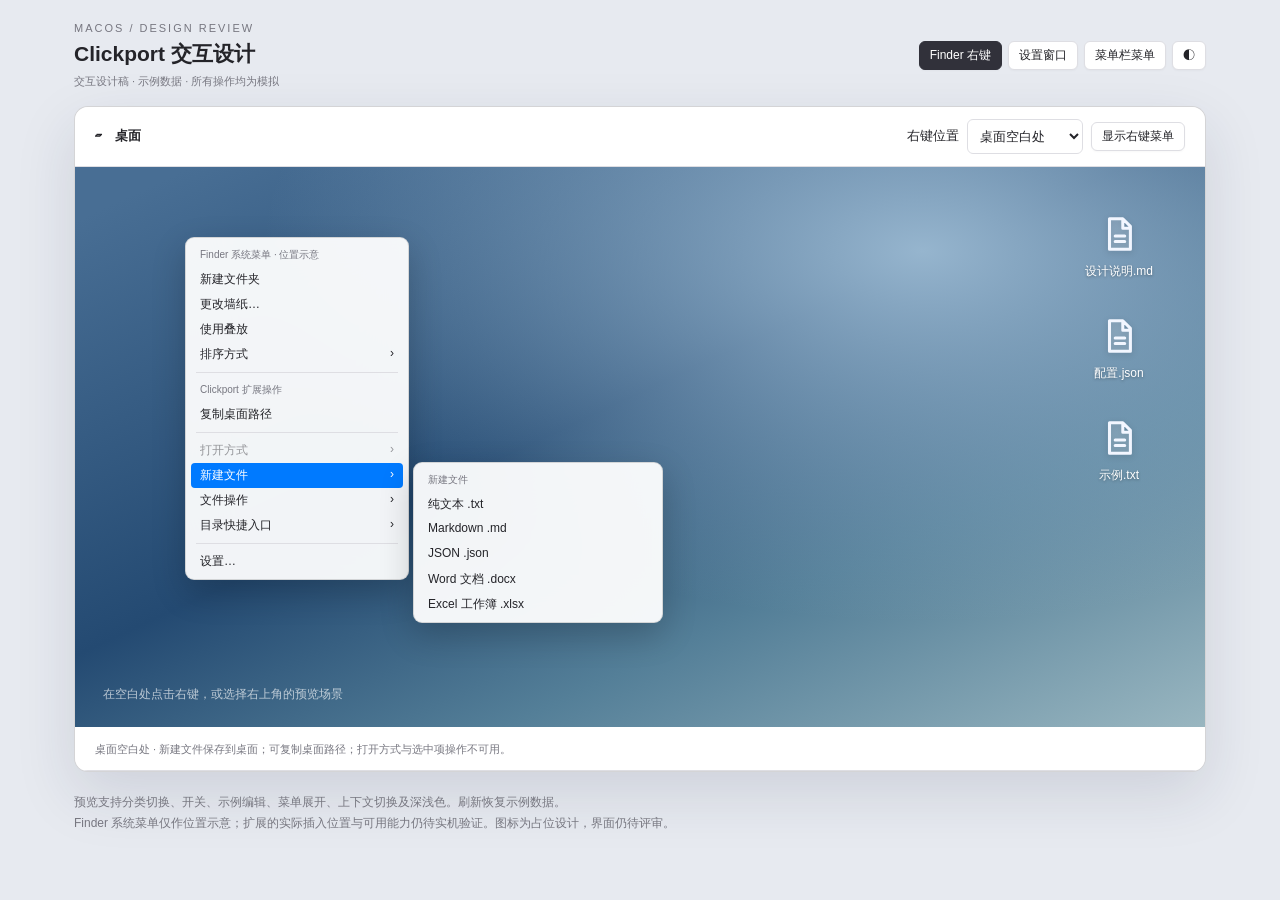
==== docs/ui/wireframes.html @ 619ed71a "docs(product): define v1 requirements and interactive design" ====
<!doctype html>
<html lang="zh-CN"><head><meta charset="utf-8"><meta name="viewport" content="width=device-width,initial-scale=1"><title>Clickport · 交互设计稿</title>
<style>
:root{color-scheme:light;--bg:#f5f5f7;--panel:#fff;--side:#ececf0;--line:#dedee3;--text:#242429;--muted:#777780;--blue:#007aff}*{box-sizing:border-box}body{margin:0;background:#e7eaf0;color:var(--text);font:14px -apple-system,BlinkMacSystemFont,"Segoe UI",sans-serif}button,input,select,textarea{font:inherit}button{cursor:pointer;border:1px solid var(--line);border-radius:6px;background:var(--panel);color:var(--text);padding:6px 11px}button:hover{filter:brightness(.96)}button:disabled{opacity:.45;cursor:default}button:focus-visible,input:focus-visible,select:focus-visible,textarea:focus-visible{outline:3px solid #65aafa;outline-offset:3px}.primary{background:var(--blue);color:white;border-color:var(--blue)}.danger{color:#d63232}.muted,small{color:var(--muted)}small{display:block;line-height:1.6;font-size:12px;margin-top:4px}header{max-width:1180px;margin:30px auto 20px;padding:0 24px;display:flex;align-items:center;justify-content:space-between;gap:20px}h1{font-size:24px;margin:6px 0}h2{font-size:23px;margin:0 0 6px}h3{font-size:12px;color:var(--muted);margin:25px 12px 8px;font-weight:500}p{line-height:1.7}.eyebrow{font-size:11px;letter-spacing:2px;color:var(--muted)}.views{display:flex;gap:6px;flex-wrap:wrap}.views button.selected{background:#31313a;color:white;border-color:#31313a}main{max-width:1132px;margin:auto;padding:0 0 30px}.window{background:var(--bg);border:1px solid #0002;border-radius:14px;box-shadow:0 22px 60px #20284520;overflow:hidden}.settings{display:grid;grid-template-columns:205px 1fr;min-height:690px}.side{background:var(--side);border-right:1px solid var(--line);padding:20px 12px}.traffic{display:flex;gap:8px;padding:0 7px 30px}.traffic i{width:12px;height:12px;border-radius:50%;background:#ff6057}.traffic i:nth-child(2){background:#ffbd2e}.traffic i:nth-child(3){background:#28c840}.nav{display:flex;align-items:center;gap:10px;width:100%;background:transparent;border:0;text-align:left;padding:10px;margin:3px 0}.nav.active{background:var(--blue);color:white}.icon{display:inline-grid;place-items:center;width:24px;height:24px;background:#858995;color:white;border-radius:6px;font-size:16px}.content{padding:30px 42px;min-width:0}.pagehead{display:flex;justify-content:space-between;gap:20px;align-items:center}.group{background:var(--panel);border:1px solid var(--line);border-radius:10px;padding:0 14px;margin-top:10px}.row{display:flex;justify-content:space-between;align-items:center;gap:20px;padding:14px 0;border-bottom:1px solid var(--line);min-height:48px}.row:last-child{border:0}.actions{display:flex;gap:8px;align-items:center;flex-shrink:0}.switch{appearance:none;width:32px;height:19px;border-radius:12px;background:#bdbdc5;position:relative;margin:0;cursor:pointer;flex-shrink:0}.switch:after{content:"";position:absolute;background:white;width:15px;height:15px;top:2px;left:2px;border-radius:50%;box-shadow:0 1px 2px #0003}.switch:checked{background:var(--blue)}.switch:checked:after{left:15px}.notice{font-size:12px;color:var(--muted);line-height:1.7;margin:16px 0}.tag{font-size:11px;color:var(--blue);background:#007aff10;padding:4px 8px;border-radius:5px}.workspace{padding:26px}.toolbar{display:flex;justify-content:space-between;align-items:center;gap:20px;border-bottom:1px solid var(--line);padding:18px 22px;background:var(--panel)}.finder{display:grid;grid-template-columns:160px 1fr;min-height:485px}.finder-side{background:var(--side);padding:24px;line-height:2.8;color:var(--muted)}.canvas{position:relative;padding:26px;min-height:480px}.files{display:flex;gap:24px}.file{padding:14px;border-radius:8px;text-align:center}.file.selected{background:#007aff18}.file-icon{font-size:38px;display:block;margin-bottom:10px}.menus{display:flex;align-items:flex-start;gap:8px;margin:24px 0 0 15px}.menu{background:var(--panel);border:1px solid #0002;border-radius:9px;padding:5px;box-shadow:0 10px 25px #0002;width:222px;flex-shrink:0}.menu button{border:0;background:transparent;text-align:left;width:100%;padding:7px 10px;display:flex;justify-content:space-between;font-size:13px}.menu button:hover,.menu button.chosen{background:var(--blue);color:white}.menu hr{border:0;border-top:1px solid var(--line);margin:5px}.menu-label{font-size:10px;color:var(--muted);padding:6px 10px}.menu button:disabled:hover{background:transparent;color:var(--text)}.split{display:grid;grid-template-columns:1fr 1fr;gap:16px}.preview{padding:20px;background:var(--side);border-radius:10px}.panel{width:360px;background:var(--panel);padding:22px;border:1px solid var(--line);border-radius:14px;margin:25px auto;box-shadow:0 12px 30px #0001}.drop{padding:24px 10px;text-align:center;border:1px dashed #aab0bc;border-radius:10px;margin:20px 0}dialog{background:var(--bg);color:var(--text);border:1px solid var(--line);border-radius:14px;padding:28px;width:480px;max-width:90vw;box-shadow:0 24px 80px #0003}dialog::backdrop{background:#20203055}label.field{display:block;margin:16px 0}input:not(.switch),select,textarea{background:var(--panel);color:var(--text);border:1px solid var(--line);border-radius:6px;padding:8px;max-width:100%}.field input,.field select,.field textarea{display:block;width:100%;margin-top:7px}.dialog-actions{display:flex;justify-content:flex-end;gap:8px;margin-top:24px}#toast{position:fixed;bottom:25px;left:50%;transform:translateX(-50%);background:#292930;color:white;padding:12px 20px;border-radius:9px;box-shadow:0 6px 24px #0003;z-index:5;max-width:90vw}footer{font-size:12px;color:var(--muted);margin-top:20px;line-height:1.8}.hidden{display:none!important}[data-theme=dark]{color-scheme:dark;--bg:#252529;--panel:#333338;--side:#2d2d33;--line:#48484f;--text:#eeeef2;--muted:#aaaab5;background:#1c1e23}@media(max-width:800px){header{align-items:flex-start;flex-direction:column}main{padding:0 12px 20px}.settings{grid-template-columns:150px 1fr}.content{padding:24px 18px}.split{grid-template-columns:1fr}.finder{grid-template-columns:1fr}.finder-side{display:none}.menus{flex-wrap:wrap;margin-left:0}.row{gap:10px}.actions{flex-wrap:wrap;justify-content:flex-end}}@media(max-width:520px){.settings{grid-template-columns:1fr}.side{border-right:0}.side nav{display:flex;overflow:auto}.nav{white-space:nowrap;width:auto}.traffic{padding-bottom:14px}.content{padding:20px}.toolbar{flex-wrap:wrap}.files{gap:0}.file{padding:10px}}
.canvas.desktop{background:linear-gradient(140deg,#e2e9f2,#cbd7e6 55%,#b2c6d9)}.desktop .file{color:#26374c}.desktop .file.selected{background:#ffffff85}[data-theme=dark] .canvas.desktop{background:linear-gradient(140deg,#233449,#35465d)}[data-theme=dark] .desktop .file{color:#eee}[data-theme=dark] .desktop .file.selected{background:#ffffff20}
/* Desktop-first design preview; all measurements are project proposals. */
body{font-size:13px}header{margin:22px auto 16px}h1{font-size:21px}h2{font-size:20px}button{font-size:12px;padding:5px 10px;min-height:28px;box-shadow:0 1px 2px #00000008}.settings{grid-template-columns:190px 1fr;min-height:610px}.content{padding:25px 30px;max-width:880px;width:100%}.nav{padding:7px 9px;margin:2px 0}.icon{width:23px;height:23px;background:#808592}.icon svg{width:16px;height:16px}.group{border-radius:9px;margin-top:7px}.row{padding:9px 0;min-height:42px;gap:16px}h3{margin:19px 10px 7px}small{font-size:11px;margin-top:3px;line-height:1.45}.notice{font-size:11px;margin:12px 0}.content>p.muted{font-size:12px;margin:8px 0 16px}.side{padding:19px 10px}.traffic{padding-bottom:24px}.glyph{width:18px;height:18px;vertical-align:middle;fill:none;stroke:currentColor;stroke-width:1.6;stroke-linecap:round;stroke-linejoin:round}.file-icon .glyph{width:38px;height:44px;color:#718bb4}.file-icon{display:grid;place-items:center}.file{font-size:12px}.menus{position:absolute;margin:0;display:block;z-index:3;width:224px}.menus[hidden]{display:none}.menu{width:224px;background:color-mix(in srgb,var(--panel) 94%,transparent);backdrop-filter:blur(24px);padding:5px;box-shadow:0 12px 34px #0003}.menu button{min-height:25px;padding:4px 9px;border-radius:4px;box-shadow:none;font-size:12px}.menu-label{font-size:10px;padding:5px 9px}#submenu{position:absolute;left:228px;top:0;width:250px}.canvas{min-height:530px}.finder.desktop-scene{display:block}.desktop-scene .finder-side{display:none}.canvas.desktop{min-height:560px;padding:36px 28px;background:radial-gradient(ellipse at 75% 15%,#96b5ce,transparent 55%),linear-gradient(155deg,#486e94 5%,#244a72 45%,#547f98 70%,#99b6c0)}.desktop:before{content:'在空白处点击右键，或选择右上角的预览场景';position:absolute;bottom:24px;left:28px;color:#ffffffaa;font-size:12px}.desktop .files{align-items:flex-end;flex-direction:column;gap:16px}.desktop .file{width:116px;color:white;text-shadow:0 1px 3px #0005;padding:9px 5px}.desktop .file-icon .glyph{color:#f2f6ff;fill:#e5edf42b;filter:drop-shadow(0 2px 3px #0002)}.desktop .file.selected{background:#ffffff25;outline:1px solid #ffffff45}.toolbar{padding:12px 20px}.desktop-scene .canvas .file-icon{margin-bottom:7px}.help-details{font-size:11px;color:var(--muted);margin-top:4px}.help-details summary{cursor:pointer}.help-details p{margin:4px 0;max-width:420px}.split{gap:14px}@media(max-width:800px){.settings{grid-template-columns:150px 1fr}.content{padding:22px 18px}}@media(max-width:520px){.settings{grid-template-columns:1fr}.canvas{min-height:600px}.desktop .files{opacity:.65}}
.advanced{margin:22px 0;color:var(--text)}.advanced summary{cursor:pointer;font-weight:500;padding:8px 0}.menu-save{display:flex;align-items:center;justify-content:space-between;gap:12px;border-top:1px solid var(--line);padding-top:18px;margin-top:22px}.menu-save>.muted{font-size:12px}</style></head><body>
<header><div><div class="eyebrow">MACOS / DESIGN REVIEW</div><h1>Clickport 交互设计</h1><small>交互设计稿 · 示例数据 · 所有操作均为模拟</small></div><div class="views"><button data-view="finder" class="selected">Finder 右键</button><button data-view="settings">设置窗口</button><button data-view="panel">菜单栏菜单</button><button id="theme" aria-label="切换深浅色">◐</button></div></header>
<main><section id="finder" class="window"><div class="toolbar"><strong id="location-title">▱　示例文件夹</strong><div class="actions"><label for="context">右键位置</label><select id="context"><option value="file">单个文件</option><option value="folder">单个文件夹</option><option value="multi">多个文件</option><option value="blank">文件夹空白处</option><option value="desktop-blank">桌面空白处</option><option value="desktop-file">桌面上的文件</option></select><button id="show-menu">显示右键菜单</button></div></div><div class="finder"><aside class="finder-side">个人收藏<br>最近使用<br>文稿<br>下载<br>项目</aside><div class="canvas" id="canvas"><div class="files" id="files"></div><div class="menus" id="menus"></div></div></div><div class="toolbar"><small id="context-note"></small></div></section>
<section id="settings" class="window settings hidden"><aside class="side"><div class="traffic" aria-hidden="true"><i></i><i></i><i></i></div><nav id="nav" aria-label="设置分类"></nav><small style="padding:20px 10px">Clickport<br>设置设计预览</small></aside><div class="content" id="content"></div></section>
<section id="panel" class="window hidden"><div class="toolbar"><strong>菜单栏</strong><small>查看状态与打开设置</small></div><div style="min-height:380px;padding:24px;background:var(--side)"><div style="text-align:right;border-bottom:1px solid var(--line);padding-bottom:12px"><button id="status-toggle" aria-expanded="true" aria-label="展开或收起菜单栏菜单">Clickport</button></div><div class="menu" id="status-menu" style="margin:8px 0 0 auto"><div class="menu-label">Finder 扩展：已启用</div><hr><button data-view="settings">设置…<span>⌘,</span></button><hr><button data-demo="已模拟退出应用">退出 Clickport<span>⌘Q</span></button></div></div><p class="notice" style="padding:0 24px">菜单栏图标可在通用设置中隐藏。隐藏后，重新运行应用可打开设置。</p></section>
<footer>预览支持分类切换、开关、示例编辑、菜单展开、上下文切换及深浅色。刷新恢复示例数据。<br>Finder 系统菜单仅作位置示意；扩展的实际插入位置与可用能力仍待实机验证。图标为占位设计，界面仍待评审。</footer></main>
<dialog id="dialog"><div id="dialog-body"></div></dialog><div id="toast" role="status" hidden></div>
<script>
const $=s=>document.querySelector(s);const pages=['通用','打开方式','文件操作','新建文件','目录快捷入口','右键菜单','关于'];const paths={general:'M10 3v2m0 10v2M3 10h2m10 0h2M5 5l1.5 1.5m7 7L15 15M5 15l1.5-1.5m7-7L15 5M14 10a4 4 0 1 1-8 0 4 4 0 0 1 8 0',apps:'M3 3h5v5H3zM12 3h5v5h-5zM3 12h5v5H3zM12 12h5v5h-5z',file:'M5 2h7l4 4v12H5zM12 2v5h4M8 11h5M8 14h5',plus:'M10 4v12M4 10h12',folder:'M2 5h6l2 2h8v10H2z',layout:'M7 5h10M7 10h10M7 15h10M3 5h.1M3 10h.1M3 15h.1',info:'M10 9v5M10 6h.01M18 10a8 8 0 1 1-16 0 8 8 0 0 1 16 0'};const glyph=k=>`<svg class="glyph" viewBox="0 0 20 20" aria-hidden="true"><path d="${paths[k]}"/></svg>`;const icons=['general','apps','file','plus','folder','layout','info'].map(glyph);let current=0,sub='打开方式',dirty=false;
const state={login:false,tray:true,delete:false,copy:true,hide:true,air:true};let apps=[{name:'终端',on:true},{name:'代码编辑器',on:true},{name:'预览',on:false}];let dirs=[{name:'下载',on:true,status:'可用'},{name:'项目',on:true,status:'可用'},{name:'归档',on:false,status:'卷离线'}];let types=[{name:'纯文本',ext:'.txt',source:'内置',on:true},{name:'Markdown',ext:'.md',source:'内置',on:true},{name:'JSON',ext:'.json',source:'内置',on:true},{name:'Word 文档',ext:'.docx',source:'导入模板',on:true},{name:'Excel 工作簿',ext:'.xlsx',source:'导入模板',on:true},{name:'PowerPoint',ext:'.pptx',source:'导入模板',on:false},{name:'Pages 文稿',ext:'.pages',source:'未配置模板',on:false},{name:'Numbers 表格',ext:'.numbers',source:'未配置模板',on:false},{name:'Keynote 演示',ext:'.key',source:'未配置模板',on:false}];let applied=['打开方式','新建文件','文件操作','目录快捷入口'],draft=[...applied];
const quickOptions={copy:'复制路径',hide:'隐藏选中项',unhide:'取消隐藏选中项',air:'AirDrop',txt:'新建纯文本',md:'新建 Markdown'};let quickApplied=['copy'],quickDraft=[...quickApplied];
function pathLabel(){let c=menuContext();return c==='blank'?($('#context').value==='desktop-blank'?'复制桌面路径':'复制当前文件夹路径'):c==='multi'?'复制所选项路径':c==='folder'?'复制文件夹路径':'复制文件路径'}
function sourceEnabled(k){if(k==='copy')return state.copy;if(k==='hide'||k==='unhide')return state.hide;if(k==='air')return state.air;return types.find(t=>t.ext===(k==='txt'?'.txt':'.md'))?.on===true}
function quickEntry(k){let c=menuContext();if(k==='copy')return [pathLabel(),'模拟'+pathLabel()+(c==='multi'?'，每行一项':''),!state.copy];if(k==='hide'||k==='unhide')return [quickOptions[k],quickOptions[k],!state.hide||c==='blank'];if(k==='air')return ['AirDrop…','系统 AirDrop 面板将打开，发送结果由系统显示',!state.air||c==='blank'||c==='folder'];let t=types.find(t=>t.ext===(k==='txt'?'.txt':'.md'));return [quickOptions[k],c==='multi'?'choose-dir':'在'+($('#context').value.startsWith('desktop')?'桌面':'示例目录')+'创建 '+t.name+' 并定位文件',!t.on]}
function quickEditor(){return group('第一层快捷操作 · '+quickDraft.length+' / 5',quickDraft.length?quickDraft.map((k,i)=>row(quickOptions[k],!sourceEnabled(k)?'来源功能已关闭 · 右键菜单中隐藏':k==='copy'?'名称随选中对象变化；空白处复制所在目录路径。':'',`<button data-action="quick-up:${i}" aria-label="上移${quickOptions[k]}" ${i===0?'disabled':''}>↑</button><button data-action="quick-down:${i}" aria-label="下移${quickOptions[k]}" ${i===quickDraft.length-1?'disabled':''}>↓</button>`+(!sourceEnabled(k)?`<button data-page="${k==='txt'||k==='md'?3:2}">${k==='txt'||k==='md'?'前往新建文件':'前往文件操作'}</button>`:'')+btn('移除','quick-remove:'+i))).join(''):'<p class="muted">未设置快捷操作，右键菜单仅显示分组。</p>')+`<p class="actions"><button data-action="quick-add" ${quickDraft.length>=5?'disabled':''}>＋ 添加快捷操作…</button><span class="muted">建议 1–3 项，最多 5 项</span></p><p class="notice">直接显示在右键菜单中，无需展开分组。保存后生效；移除快捷项不影响原分组入口。</p>`}
let menuPoint={x:110,y:70},closeTimer;
const esc=s=>String(s).replace(/[&<>"']/g,c=>({'&':'&amp;','<':'&lt;','>':'&gt;','"':'&quot;',"'":'&#39;'}[c]));const btn=(text,action)=>`<button data-action="${action}">${text}</button>`;const toggle=(key,on,label)=>`<input class="switch" type="checkbox" data-key="${key}" aria-label="${esc(label)}" ${on?'checked':''}>`;const row=(title,desc,control)=>`<div class="row"><div>${title}${desc?`<small>${desc}</small>`:''}</div><div class="actions">${control}</div></div>`;const group=(title,body)=>`<h3>${title}</h3><div class="group">${body}</div>`;
function toast(t){$('#toast').textContent=t+'（设计模拟）';$('#toast').hidden=false;clearTimeout(window.toastTimer);window.toastTimer=setTimeout(()=>$('#toast').hidden=true,3500)}
function modal(title,body,ok='知道了',fn=()=>{}){$('#dialog-body').innerHTML=`<h2>${title}</h2>${body}<div class="dialog-actions"><button id="cancel">取消</button><button class="primary" id="confirm">${ok}</button></div>`;$('#cancel').onclick=()=>$('#dialog').close();$('#confirm').onclick=()=>{if(fn()!==false)$('#dialog').close()};$('#dialog').showModal();$('#cancel').focus()}
function view(v){document.querySelectorAll('main>section').forEach(e=>e.classList.toggle('hidden',e.id!==v));document.querySelectorAll('header [data-view]').forEach(e=>e.classList.toggle('selected',e.dataset.view===v));if(v==='finder')showMenu()}
function renderSettings(){ $('#nav').innerHTML=pages.map((p,i)=>`<button class="nav ${current===i?'active':''}" data-page="${i}" ${current===i?'aria-current="page"':''}><span class="icon" aria-hidden="true">${icons[i]}</span>${p}</button>`).join('');let body='';
if(current===0)body=group('启动与入口',row('登录时启动','',toggle('login',state.login,'登录时启动'))+row('显示菜单栏图标','关闭后，重新运行应用可打开设置。',toggle('tray',state.tray,'显示菜单栏图标')))+group('扩展与权限',row('Finder 扩展','已启用 · 右键菜单可用',btn('管理…','extension'))+row('文件夹访问权限','',btn('管理…','permissions'))+row('辅助功能','未授权 · 自动重命名时按需请求',btn('查看…','access')))+group('配置与诊断',row('配置文件','导入配置不会迁移系统授权。',btn('导入…','import')+btn('导出…','export'))+row('诊断日志','默认移除完整私人路径与环境变量值。',btn('导出…','logs'))+row('恢复默认设置','',btn('恢复默认设置…','reset')));
if(current===1)body='<p class="muted">在右键菜单中，用指定应用打开选中的文件或目录。</p>'+group('已添加的应用',apps.map((a,i)=>row(esc(a.name),'',toggle('app'+i,a.on,a.name)+btn('↑','app-up:'+i)+btn('编辑…','app-edit:'+i))).join(''))+'<p>'+btn('＋ 添加应用…','app-add')+'</p><p class="notice">编辑中可配置显示名称、参数、环境变量和新实例请求。已有进程可能不接受参数；不保证目标应用一定打开新窗口。</p>';
if(current===2)body='<p class="muted">启用或关闭文件操作。关闭后，分组和快捷区中的对应入口均隐藏。</p>'+group('常用操作',row('复制路径','选中项复制其路径；空白处复制当前目录。多选每行一项。',toggle('copy',state.copy,'复制路径'))+row('隐藏属性','分别提供隐藏选中项、取消隐藏选中项、取消隐藏当前目录直接子项。',toggle('hide',state.hide,'隐藏属性'))+row('AirDrop','调用系统面板；面板打开不代表传送完成。',toggle('air',state.air,'AirDrop')))+group('需要谨慎操作',row('直接删除','默认关闭。启用后仅在 Finder 右键中显示，每次执行均确认；无法恢复。',toggle('delete',state.delete,'直接删除')))+'<p class="notice">隐藏属性不会改变系统全局“显示隐藏文件”设置。批量取消隐藏仅影响当前目录直接子项，执行前展示范围。</p>';
if(current===3)body='<p class="muted">选择右键菜单里的文件类型，为复杂文档配置有效模板。</p>'+group('文件类型与模板',types.map((t,i)=>row(esc(t.name)+' <span class="muted">'+t.ext+'</span>',t.source+' · '+(t.source==='未配置模板'?'不可用':'可用（示例）'),toggle('type'+i,t.on,t.name)+btn('模板…','template:'+i))).join(''))+'<p class="notice">重名自动生成唯一名称；创建后定位文件。Office / iWork 需要可打开的真实模板，不能以空文件冒充。</p>';
if(current===4)body='<p class="muted">快速打开常用位置；此处的目录不是复制或移动目标。</p>'+group('已添加的目录',dirs.map((d,i)=>row(esc(d.name),'示例位置：示例卷 / '+esc(d.name)+' · '+d.status,toggle('dir'+i,d.on,d.name)+btn('↑','dir-up:'+i)+btn('编辑…','dir-edit:'+i))).join(''))+'<p>'+btn('＋ 添加目录…','dir-add')+'</p><p class="notice">正式界面显示真实位置。卷离线时保留条目并显示状态，支持重新选择位置。</p>';
if(current===5){dirty=JSON.stringify(draft)!==JSON.stringify(applied)||JSON.stringify(quickDraft)!==JSON.stringify(quickApplied);body=quickEditor()+group('菜单分组顺序',draft.map((d,i)=>row(d,'',`<button data-action="menu-up:${i}" aria-label="上移${d}" ${i===0?'disabled':''}>↑</button><button data-action="menu-down:${i}" aria-label="下移${d}" ${i===draft.length-1?'disabled':''}>↓</button>`)).join(''))+'<p class="notice">调整四个分组在右键菜单中的先后顺序。</p><details class="advanced"><summary>高级自定义</summary><div class="group">'+row('标题、图标、分隔线与嵌套分组','完整编辑交互暂以设计示例展示。',btn('查看示例…','layout-detail'))+'</div></details><div class="menu-save"><span role="status" class="muted">'+(dirty?'有未保存的更改':'菜单更改已保存')+'</span><div class="actions"><button data-action="discard" '+(!dirty?'disabled':'')+'>放弃更改</button><button class="primary" data-action="apply" '+(!dirty?'disabled':'')+'>保存菜单更改</button></div></div><p>'+btn('恢复默认菜单…','menu-reset')+'</p>';}

if(current===6)body='<div style="text-align:center;padding:28px"><div style="color:var(--blue)">'+glyph("apps")+'</div><h2>Clickport</h2><p class="muted">Finder 右键文件操作工具</p><span class="tag">1.0 设计阶段 · 尚无发布版本</span></div>'+group('版本与支持',row('GitHub','项目仓库 · 地址待配置',btn('GitHub…','github'))+row('更新','仅主动检查时联网。',btn('检查更新…','update'))+row('反馈','查看反馈入口设计。',btn('提供反馈…','feedback')))+group('外观与语言',row('深浅色','预览当前设计的两种配色。',btn('切换外观','theme'))+row('文案覆盖','计划支持中文、英语、日语、西班牙语、法语。','待本地化'))+'<p class="notice">最低系统暂定 macOS 15.6+；首验 Apple Silicon。兼容性、签名及安装升级尚待验证。</p>';
$('#content').innerHTML=`<div class="pagehead"><h2>${pages[current]}</h2></div>${body}`;}
function menuContext(){return $('#context').value==='desktop-blank'?'blank':$('#context').value==='desktop-file'?'file':$('#context').value}function renderMenu(){let c=menuContext(),desktop=$('#context').value.startsWith('desktop');$('#location-title').textContent=desktop?'▱　桌面':'▱　示例文件夹';$('#canvas').classList.toggle('desktop',desktop);$('.finder').classList.toggle('desktop-scene',desktop);$('#files').innerHTML=(c==='folder'?['示例项目']:['设计说明.md','配置.json','示例.txt']).map((f,i)=>`<div class="file ${(c==='multi'||(c!=='blank'&&i===0))?'selected':''}"><span class="file-icon">${glyph(c==='folder'?'folder':'file')}</span>${f}</div>`).join('');$('#context-note').textContent={file:'选中 1 个文件 · 新建文件位于其父目录。',folder:'选中 1 个文件夹 · 新建文件位于该目录内。',multi:'选中 3 个文件 · 新建前需明确指定一个目录。',blank:'当前目录空白处 · 无选中目标；新建使用当前目录。'}[c];if(desktop)$('#context-note').textContent=c==='blank'?'桌面空白处 · 新建文件保存到桌面；可复制桌面路径；打开方式与选中项操作不可用。':'桌面选中 1 个文件 · 操作针对该文件，新建文件保存到桌面。';let items=applied.map(x=>`<button data-sub="${x}" class="${sub===x?'chosen':''}" ${x==='打开方式'&&c==='blank'?'disabled':''}>${x}<span>›</span></button>`).join('');$('#menus').innerHTML=`<div class="menu"><div class="menu-label">Finder 系统菜单 · 位置示意</div>${desktop&&c==='blank'?'<button data-demo="系统新建文件夹">新建文件夹</button><button data-demo="系统更改墙纸">更改墙纸…</button><button data-demo="系统整理桌面">使用叠放</button><button data-demo="系统桌面排序">排序方式<span>›</span></button>':`<button data-demo="系统打开操作" ${c==='blank'?'disabled':''}>打开</button><button data-demo="系统显示简介">显示简介</button>`}<hr><div class="menu-label">Clickport 扩展操作</div>${quickApplied.filter(sourceEnabled).length?quickApplied.filter(sourceEnabled).map(k=>{let [label,action,disabled]=quickEntry(k);return `<button data-menu-action="${esc(action)}" ${disabled?'disabled':''}>${esc(label)}</button>`}).join('')+'<hr>':''}${items}<hr><button data-view="settings">设置…</button></div><div class="menu" id="submenu"></div>`;renderSub();placeMenus()}
function renderSub(){let c=menuContext();let entries=[];if(sub==='打开方式')entries=c==='blank'?[]:apps.filter(a=>a.on).map(a=>[a.name,'使用 '+a.name+' 打开选中项']);if(sub==='新建文件')entries=types.filter(t=>t.on).map(t=>[t.name+' '+t.ext,c==='multi'?'choose-dir':'在'+($('#context').value.startsWith('desktop')?'桌面':'示例目录')+'创建 '+t.name+' 并定位文件']);if(sub==='目录快捷入口')entries=dirs.filter(d=>d.on).map(d=>[d.name,'打开 '+d.name,d.status!=='可用']);if(sub==='文件操作'){if(state.copy)entries.push([pathLabel(),'模拟'+pathLabel()+(c==='multi'?'，每行一项':'')]);if(state.hide)entries.push(['隐藏选中项','隐藏选中项',c==='blank'],['取消隐藏选中项','取消隐藏选中项',c==='blank'],['取消隐藏当前目录直接子项…','unhide']);if(state.air)entries.push(['AirDrop…','系统 AirDrop 面板将打开，发送结果由系统显示',c==='blank'||c==='folder']);if(state.delete&&c!=='blank')entries.push(['直接删除…','delete'])}$('#submenu').innerHTML=`<div class="menu-label">${sub}</div>`+(entries.length?entries.map(([label,action,disabled])=>`<button data-menu-action="${esc(action)}" ${disabled?'disabled':''} ${action==='delete'?'class="danger"':''}>${esc(label)}</button>`).join(''):'<small style="padding:8px">当前没有可用项目</small>')+(sub==='文件操作'&&c==='folder'?'<small style="padding:8px">AirDrop 不支持此示例目录。</small>':'');}
function edit(kind,i){let list=kind==='app'?apps:dirs,a=list[i];modal(a?'编辑'+(kind==='app'?'应用':'目录'):'添加'+(kind==='app'?'应用':'目录'),`<label class="field">显示名称<input id="edit-name" maxlength="40" value="${esc(a?.name||'')}" placeholder="输入示例名称"></label><label class="field">${kind==='app'?'应用位置':'目录位置'}<input value="示例卷 / ${esc(a?.name||'待选择')}" readonly></label><small>位置选择器在本稿使用示例数据。</small>${kind==='app'?'<details><summary>高级启动选项</summary><label class="field">参数（逐项）<textarea placeholder="每行一个参数"></textarea></label><label class="field">环境变量<textarea placeholder="KEY=VALUE（仅示例）"></textarea></label><label><input type="checkbox"> 请求新实例</label><small>不执行任意 Shell 字符串，也不保证新窗口。</small></details>':'<small>重新选择位置后恢复可用状态。</small>'}${a?'<p><button id="remove-item" class="danger">移除此项</button></p>':''}`,'保存',()=>{let name=$('#edit-name').value.trim();if(!name){$('#edit-name').focus();return false}if(a)a.name=name;else list.push({name,on:true,status:'可用'});renderSettings();toast('已保存示例条目')});if(a)$('#remove-item').onclick=()=>{list.splice(i,1);$('#dialog').close();renderSettings()}}
function action(a){let [op,n]=a.split(':'),i=Number(n);if(op==='quick-add'){if(quickDraft.length>=5)return;return modal('添加快捷操作',`<p class="muted">选择已有操作，直接显示在扩展菜单第一层。</p><label class="field">操作<select id="quick-choice">${Object.entries(quickOptions).filter(([k])=>!quickDraft.includes(k)).map(([k,v])=>`<option value="${k}">${v}</option>`).join('')}</select></label><small>不开放脚本、Shell 或直接删除。</small>`,'添加',()=>{let k=$('#quick-choice').value;if(k&&quickDraft.length<5&&!quickDraft.includes(k)){quickDraft.push(k);dirty=true;renderSettings()}})}if(op==='quick-remove'){quickDraft.splice(i,1);dirty=true;renderSettings();return}if(op==='quick-up'||op==='quick-down'){let j=i+(op==='quick-up'?-1:1);if(j>=0&&j<quickDraft.length){[quickDraft[i],quickDraft[j]]=[quickDraft[j],quickDraft[i]];dirty=true;renderSettings()}return}if(op==='theme'){document.body.dataset.theme=document.body.dataset.theme==='dark'?'light':'dark';return}if(op==='app-edit'||op==='dir-edit')return edit(op.startsWith('app')?'app':'dir',i);if(op==='app-add'||op==='dir-add')return edit(op.startsWith('app')?'app':'dir',-1);if(op.endsWith('-up')||op==='menu-down'){let list=op.startsWith('app')?apps:op.startsWith('dir')?dirs:draft,j=op==='menu-down'?i+1:i-1;if(j>=0&&j<list.length){[list[i],list[j]]=[list[j],list[i]];if(list===draft)dirty=true;renderSettings()}return}
if(op==='discard'){draft=[...applied];quickDraft=[...quickApplied];dirty=false;renderSettings();return toast('已放弃未保存的菜单更改')}if(op==='apply'){quickApplied=[...quickDraft];applied=[...draft];dirty=false;renderSettings();return toast('菜单更改已保存，可在 Finder 右键中预览')}
if(op==='menu-reset')return modal('恢复默认布局？','<p>当前草稿将恢复为默认四组与“复制路径”快捷操作，点击“保存菜单更改”后生效。</p>','恢复默认',()=>{draft=['打开方式','新建文件','文件操作','目录快捷入口'];quickDraft=['copy'];dirty=true;renderSettings()});
if(op==='template')return modal('模板来源',`<p>${esc(types[i].name)} · ${types[i].ext}</p><p>来源：${types[i].source}</p><small>导入有效模板后检查格式与可用性；此处用示例模板展示配置后的状态。</small>`,'使用示例模板',()=>{types[i].source='导入模板';renderSettings()});
if(op==='reset')return modal('恢复默认设置？','<p>将恢复通用选项、文件操作开关和右键菜单的默认配置，并清除自定义应用、目录快捷入口和模板引用。不会删除实际文件、应用或模板，也不会撤销系统权限。<br><br>本预览仅恢复初始示例数据。</p>','恢复默认设置',()=>location.reload());
if(op==='permissions')return modal('文件夹访问权限','<div class="group">'+row('示例项目目录','已授权 · 仅此目录','<button id="revoke">撤销</button>')+'</div>','完成',()=>{}),$('#revoke').onclick=()=>{$('#revoke').disabled=true;$('#revoke').textContent='已撤销';toast('已撤销示例授权')};
const info={github:['GitHub 项目仓库','仓库地址尚未配置。确认地址后，此按钮将在浏览器中打开项目仓库。'],extension:['Finder 扩展','在系统设置中管理 Finder 扩展。此处展示启用入口与状态；实际跳转需技术验证。'],access:['辅助功能','仅在需要自动进入重命名时请求授权。拒绝后仍可创建和定位文件。'],import:['导入配置','选择配置 → 校验节点 → 展示变更 → 确认导入。错误示例：menu.children[1].type 无效，当前生效配置保持不变。'],export:['导出配置','导出应用、模板引用与菜单配置；系统授权需要在目标设备重新授予。'],logs:['导出诊断日志','导出前移除完整私人路径与环境变量值，可预览待导出的诊断摘要。'],update:['检查更新','设计阶段尚无发布版本。正式界面展示当前版本、更新版本与更新说明。'],feedback:['提供反馈','反馈表单包含问题描述、复现步骤和可选的脱敏诊断日志。反馈渠道待确认。'],'layout-detail':['菜单树编辑示意','打开方式 ▾<br>　代码编辑器<br>　更多应用 ▸<br>────────<br>文件操作 ▾<br>　复制路径<br><br>节点可编辑标题与图标、启停、折叠，插入分隔线或嵌套子菜单。保存前校验树结构。']};if(info[op])modal(info[op][0],'<p>'+info[op][1]+'</p>')}
document.addEventListener('click',e=>{let b=e.target.closest('button');if(!b)return;if(b.dataset.view)view(b.dataset.view);if(b.dataset.demo)toast(b.dataset.demo);if(b.dataset.page!==undefined){let next=Number(b.dataset.page);if(current===5&&dirty&&next!==5)modal('离开右键菜单？','<p>有未保存的菜单更改。离开后保留草稿，右键预览仍使用上次保存的配置。取消可继续编辑。</p>','保留草稿并离开',()=>{current=next;renderSettings()});else{current=next;renderSettings()}}if(b.dataset.sub)openSub(b);if(b.dataset.action)action(b.dataset.action);if(b.dataset.menuAction){let a=b.dataset.menuAction,c=menuContext();if(a==='delete')modal('直接删除选中项？',`<p>将永久删除 ${c==='multi'?'3':'1'} 项，无法恢复。</p><details open><summary>查看目标</summary><p>${c==='multi'?'示例卷 / 示例文件夹 / 设计说明.md<br>示例卷 / 示例文件夹 / 配置.json<br>示例卷 / 示例文件夹 / 示例.txt':c==='folder'?'示例卷 / 示例项目':($('#context').value.startsWith('desktop')?'示例桌面 / 设计说明.md':'示例卷 / 示例文件夹 / 设计说明.md')}</p></details>`,'模拟删除',()=>toast('删除流程演示完成，未操作文件'));else if(a==='unhide')modal('取消隐藏直接子项？','<p>范围：'+($('#context').value.startsWith('desktop')?'桌面':'示例文件夹')+'的直接子项。不会递归子目录。</p>','模拟继续',()=>toast('已模拟取消隐藏直接子项'));else if(a==='choose-dir')modal('选择新建目标目录','<p>已选择多个文件，请明确指定一个目录。</p><label class="field">示例目标<select><option>示例卷 / 示例文件夹</option><option>示例卷 / 项目</option></select></label>','模拟新建',()=>toast('已在明确指定的示例目录创建并定位文件'));else toast(a)}});
document.addEventListener('change',e=>{let k=e.target.dataset.key;if(!k)return;let on=e.target.checked;if(k==='delete'&&on){e.target.checked=false;modal('启用直接删除？','<p>启用后，右键菜单会增加“直接删除”。每次删除仍需确认，且无法恢复。</p>','启用',()=>{state.delete=true;renderSettings()});return}if(k.startsWith('app'))apps[+k.slice(3)].on=on;else if(k.startsWith('dir'))dirs[+k.slice(3)].on=on;else if(k.startsWith('type')){let t=types[+k.slice(4)];if(on&&t.source==='未配置模板'){e.target.checked=false;toast('请先配置有效模板');return}t.on=on}else state[k]=on});
$('#theme').onclick=()=>action('theme');$('#context').onchange=()=>{sub=menuContext()==='blank'?'新建文件':'打开方式';showMenu()};$('#show-menu').onclick=()=>{menuPoint={x:110,y:70};showMenu()};$('#canvas').oncontextmenu=e=>{if(e.target.closest('.menus'))return;e.preventDefault();let r=$('#canvas').getBoundingClientRect();menuPoint={x:e.clientX-r.left,y:e.clientY-r.top};let desktop=$('#context').value.startsWith('desktop');if(desktop)$('#context').value=e.target.closest('.file')?'desktop-file':'desktop-blank';showMenu()};$('#status-toggle').onclick=()=>{const m=$('#status-menu');m.hidden=!m.hidden;$('#status-toggle').setAttribute('aria-expanded',String(!m.hidden))};document.addEventListener('keydown',e=>{if(e.key==='Escape'&&!$('#dialog').open)$('#menus').hidden=true});

function placeMenus(){const canvas=$('#canvas'),menus=$('#menus');if(menus.hidden||!canvas.clientWidth)return;const main=menus.firstElementChild;const x=Math.max(8,Math.min(menuPoint.x,canvas.clientWidth-main.offsetWidth-8));const y=Math.max(8,Math.min(menuPoint.y,canvas.clientHeight-main.offsetHeight-8));menus.style.left=x+'px';menus.style.top=y+'px';const child=$('#submenu');if(!child||child.hidden)return;const chosen=menus.querySelector('[data-sub].chosen');const wanted=chosen?chosen.offsetTop:0;child.style.top=Math.max(-y+8,Math.min(wanted,canvas.clientHeight-y-child.offsetHeight-8))+'px';const right=x+main.offsetWidth+4+child.offsetWidth;child.style.left=(right<=canvas.clientWidth-8?main.offsetWidth+4:x-child.offsetWidth-4>=8?-child.offsetWidth-4:Math.max(8-x,canvas.clientWidth-child.offsetWidth-x-8))+'px';}
function openSub(button){clearTimeout(closeTimer);sub=button.dataset.sub;document.querySelectorAll('[data-sub]').forEach(e=>e.classList.toggle('chosen',e===button));$('#submenu').hidden=false;renderSub();placeMenus()}
function showMenu(){$('#menus').hidden=false;renderMenu();placeMenus()}
$('#menus').addEventListener('pointerover',e=>{clearTimeout(closeTimer);const b=e.target.closest('[data-sub]');if(b&&!b.disabled)openSub(b);else if(e.target.closest('button')&&!e.target.closest('#submenu'))closeTimer=setTimeout(()=>{$('#submenu').hidden=true},250)});
$('#menus').addEventListener('pointerleave',()=>{closeTimer=setTimeout(()=>{$('#submenu').hidden=true;document.querySelectorAll('[data-sub]').forEach(e=>e.classList.remove('chosen'))},300)});
$('#menus').addEventListener('pointerenter',()=>clearTimeout(closeTimer));
document.addEventListener('pointerdown',e=>{if(!e.target.closest('#menus')&&!e.target.closest('#show-menu')&&e.button!==2)$('#menus').hidden=true});
document.addEventListener('click',e=>{if(e.target.closest('[data-menu-action],.menu [data-demo]'))$('#menus').hidden=true});
window.addEventListener('resize',placeMenus);
renderSettings();$('#context').value='desktop-blank';sub='新建文件';renderMenu();
</script></body></html>
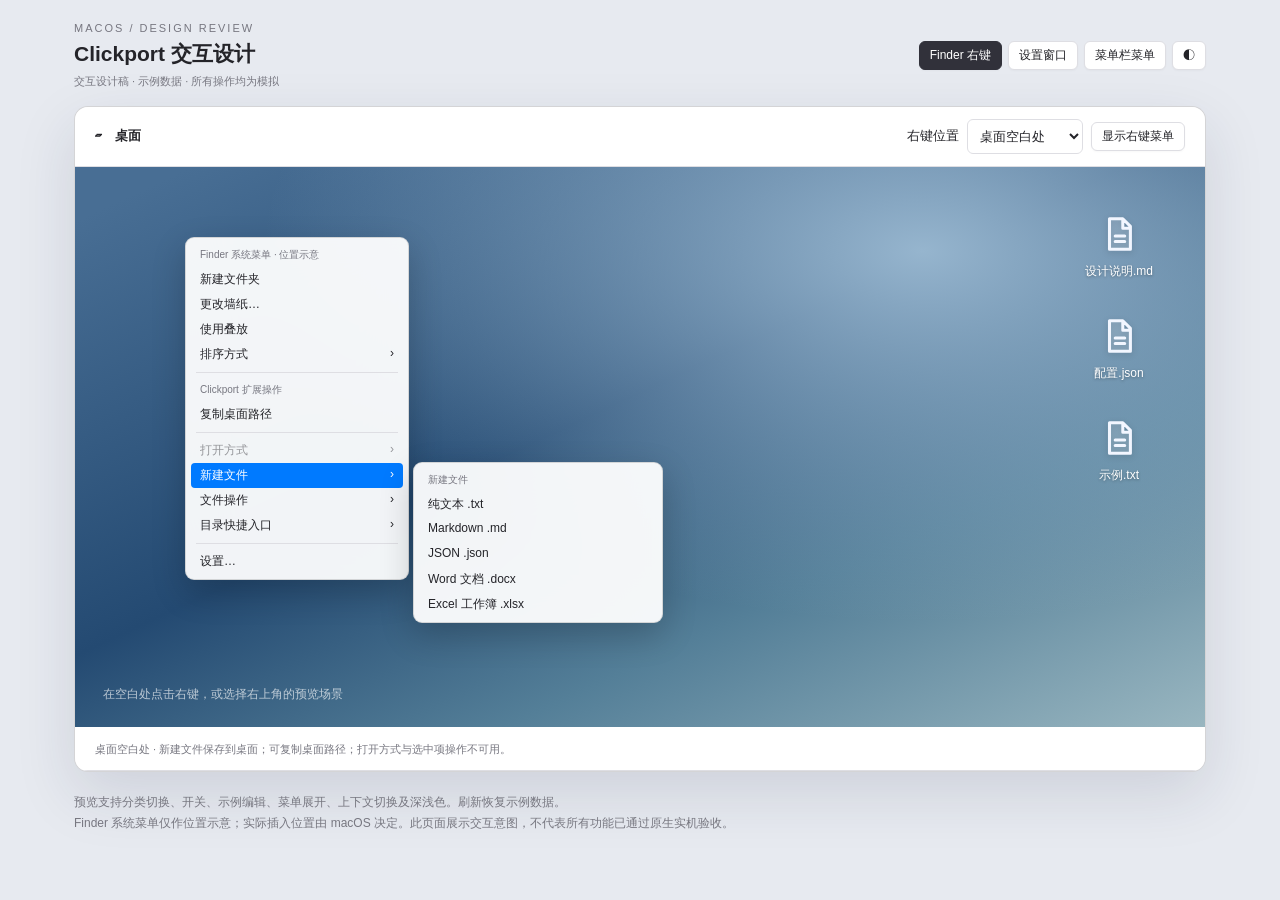
==== commit 220a29ae: "docs(fr-13): refresh README and prepare interactive website" ====
--- a/docs/ui/wireframes.html
+++ b/docs/ui/wireframes.html
@@ -10,7 +10,7 @@
 <main><section id="finder" class="window"><div class="toolbar"><strong id="location-title">▱　示例文件夹</strong><div class="actions"><label for="context">右键位置</label><select id="context"><option value="file">单个文件</option><option value="folder">单个文件夹</option><option value="multi">多个文件</option><option value="blank">文件夹空白处</option><option value="desktop-blank">桌面空白处</option><option value="desktop-file">桌面上的文件</option></select><button id="show-menu">显示右键菜单</button></div></div><div class="finder"><aside class="finder-side">个人收藏<br>最近使用<br>文稿<br>下载<br>项目</aside><div class="canvas" id="canvas"><div class="files" id="files"></div><div class="menus" id="menus"></div></div></div><div class="toolbar"><small id="context-note"></small></div></section>
 <section id="settings" class="window settings hidden"><aside class="side"><div class="traffic" aria-hidden="true"><i></i><i></i><i></i></div><nav id="nav" aria-label="设置分类"></nav><small style="padding:20px 10px">Clickport<br>设置设计预览</small></aside><div class="content" id="content"></div></section>
 <section id="panel" class="window hidden"><div class="toolbar"><strong>菜单栏</strong><small>查看状态与打开设置</small></div><div style="min-height:380px;padding:24px;background:var(--side)"><div style="text-align:right;border-bottom:1px solid var(--line);padding-bottom:12px"><button id="status-toggle" aria-expanded="true" aria-label="展开或收起菜单栏菜单">Clickport</button></div><div class="menu" id="status-menu" style="margin:8px 0 0 auto"><div class="menu-label">Finder 扩展：已启用</div><hr><button data-view="settings">设置…<span>⌘,</span></button><hr><button data-demo="已模拟退出应用">退出 Clickport<span>⌘Q</span></button></div></div><p class="notice" style="padding:0 24px">菜单栏图标可在通用设置中隐藏。隐藏后，重新运行应用可打开设置。</p></section>
-<footer>预览支持分类切换、开关、示例编辑、菜单展开、上下文切换及深浅色。刷新恢复示例数据。<br>Finder 系统菜单仅作位置示意；扩展的实际插入位置与可用能力仍待实机验证。图标为占位设计，界面仍待评审。</footer></main>
+<footer>预览支持分类切换、开关、示例编辑、菜单展开、上下文切换及深浅色。刷新恢复示例数据。<br>Finder 系统菜单仅作位置示意；实际插入位置由 macOS 决定。此页面展示交互意图，不代表所有功能已通过原生实机验收。</footer></main>
 <dialog id="dialog"><div id="dialog-body"></div></dialog><div id="toast" role="status" hidden></div>
 <script>
 const $=s=>document.querySelector(s);const pages=['通用','打开方式','文件操作','新建文件','目录快捷入口','右键菜单','关于'];const paths={general:'M10 3v2m0 10v2M3 10h2m10 0h2M5 5l1.5 1.5m7 7L15 15M5 15l1.5-1.5m7-7L15 5M14 10a4 4 0 1 1-8 0 4 4 0 0 1 8 0',apps:'M3 3h5v5H3zM12 3h5v5h-5zM3 12h5v5H3zM12 12h5v5h-5z',file:'M5 2h7l4 4v12H5zM12 2v5h4M8 11h5M8 14h5',plus:'M10 4v12M4 10h12',folder:'M2 5h6l2 2h8v10H2z',layout:'M7 5h10M7 10h10M7 15h10M3 5h.1M3 10h.1M3 15h.1',info:'M10 9v5M10 6h.01M18 10a8 8 0 1 1-16 0 8 8 0 0 1 16 0'};const glyph=k=>`<svg class="glyph" viewBox="0 0 20 20" aria-hidden="true"><path d="${paths[k]}"/></svg>`;const icons=['general','apps','file','plus','folder','layout','info'].map(glyph);let current=0,sub='打开方式',dirty=false;
@@ -26,14 +26,14 @@
 function modal(title,body,ok='知道了',fn=()=>{}){$('#dialog-body').innerHTML=`<h2>${title}</h2>${body}<div class="dialog-actions"><button id="cancel">取消</button><button class="primary" id="confirm">${ok}</button></div>`;$('#cancel').onclick=()=>$('#dialog').close();$('#confirm').onclick=()=>{if(fn()!==false)$('#dialog').close()};$('#dialog').showModal();$('#cancel').focus()}
 function view(v){document.querySelectorAll('main>section').forEach(e=>e.classList.toggle('hidden',e.id!==v));document.querySelectorAll('header [data-view]').forEach(e=>e.classList.toggle('selected',e.dataset.view===v));if(v==='finder')showMenu()}
 function renderSettings(){ $('#nav').innerHTML=pages.map((p,i)=>`<button class="nav ${current===i?'active':''}" data-page="${i}" ${current===i?'aria-current="page"':''}><span class="icon" aria-hidden="true">${icons[i]}</span>${p}</button>`).join('');let body='';
-if(current===0)body=group('启动与入口',row('登录时启动','',toggle('login',state.login,'登录时启动'))+row('显示菜单栏图标','关闭后，重新运行应用可打开设置。',toggle('tray',state.tray,'显示菜单栏图标')))+group('扩展与权限',row('Finder 扩展','已启用 · 右键菜单可用',btn('管理…','extension'))+row('文件夹访问权限','',btn('管理…','permissions'))+row('辅助功能','未授权 · 自动重命名时按需请求',btn('查看…','access')))+group('配置与诊断',row('配置文件','导入配置不会迁移系统授权。',btn('导入…','import')+btn('导出…','export'))+row('诊断日志','默认移除完整私人路径与环境变量值。',btn('导出…','logs'))+row('恢复默认设置','',btn('恢复默认设置…','reset')));
+if(current===0)body=group('启动与入口',row('登录时启动','',toggle('login',state.login,'登录时启动'))+row('显示菜单栏图标','关闭后，重新运行应用可打开设置。',toggle('tray',state.tray,'显示菜单栏图标')))+group('扩展与权限',row('Finder 扩展','已启用 · 右键菜单可用',btn('管理…','extension'))+row('文件夹访问权限','',btn('管理…','permissions')))+group('配置与诊断',row('配置文件','导入配置不会迁移系统授权。',btn('导入…','import')+btn('导出…','export'))+row('诊断日志','仅记录时间与事件，不记录路径和环境变量值。',btn('导出…','logs'))+row('恢复默认设置','',btn('恢复默认设置…','reset')));
 if(current===1)body='<p class="muted">在右键菜单中，用指定应用打开选中的文件或目录。</p>'+group('已添加的应用',apps.map((a,i)=>row(esc(a.name),'',toggle('app'+i,a.on,a.name)+btn('↑','app-up:'+i)+btn('编辑…','app-edit:'+i))).join(''))+'<p>'+btn('＋ 添加应用…','app-add')+'</p><p class="notice">编辑中可配置显示名称、参数、环境变量和新实例请求。已有进程可能不接受参数；不保证目标应用一定打开新窗口。</p>';
 if(current===2)body='<p class="muted">启用或关闭文件操作。关闭后，分组和快捷区中的对应入口均隐藏。</p>'+group('常用操作',row('复制路径','选中项复制其路径；空白处复制当前目录。多选每行一项。',toggle('copy',state.copy,'复制路径'))+row('隐藏属性','分别提供隐藏选中项、取消隐藏选中项、取消隐藏当前目录直接子项。',toggle('hide',state.hide,'隐藏属性'))+row('AirDrop','调用系统面板；面板打开不代表传送完成。',toggle('air',state.air,'AirDrop')))+group('需要谨慎操作',row('直接删除','默认关闭。启用后仅在 Finder 右键中显示，每次执行均确认；无法恢复。',toggle('delete',state.delete,'直接删除')))+'<p class="notice">隐藏属性不会改变系统全局“显示隐藏文件”设置。批量取消隐藏仅影响当前目录直接子项，执行前展示范围。</p>';
 if(current===3)body='<p class="muted">选择右键菜单里的文件类型，为复杂文档配置有效模板。</p>'+group('文件类型与模板',types.map((t,i)=>row(esc(t.name)+' <span class="muted">'+t.ext+'</span>',t.source+' · '+(t.source==='未配置模板'?'不可用':'可用（示例）'),toggle('type'+i,t.on,t.name)+btn('模板…','template:'+i))).join(''))+'<p class="notice">重名自动生成唯一名称；创建后定位文件。Office / iWork 需要可打开的真实模板，不能以空文件冒充。</p>';
 if(current===4)body='<p class="muted">快速打开常用位置；此处的目录不是复制或移动目标。</p>'+group('已添加的目录',dirs.map((d,i)=>row(esc(d.name),'示例位置：示例卷 / '+esc(d.name)+' · '+d.status,toggle('dir'+i,d.on,d.name)+btn('↑','dir-up:'+i)+btn('编辑…','dir-edit:'+i))).join(''))+'<p>'+btn('＋ 添加目录…','dir-add')+'</p><p class="notice">正式界面显示真实位置。卷离线时保留条目并显示状态，支持重新选择位置。</p>';
-if(current===5){dirty=JSON.stringify(draft)!==JSON.stringify(applied)||JSON.stringify(quickDraft)!==JSON.stringify(quickApplied);body=quickEditor()+group('菜单分组顺序',draft.map((d,i)=>row(d,'',`<button data-action="menu-up:${i}" aria-label="上移${d}" ${i===0?'disabled':''}>↑</button><button data-action="menu-down:${i}" aria-label="下移${d}" ${i===draft.length-1?'disabled':''}>↓</button>`)).join(''))+'<p class="notice">调整四个分组在右键菜单中的先后顺序。</p><details class="advanced"><summary>高级自定义</summary><div class="group">'+row('标题、图标、分隔线与嵌套分组','完整编辑交互暂以设计示例展示。',btn('查看示例…','layout-detail'))+'</div></details><div class="menu-save"><span role="status" class="muted">'+(dirty?'有未保存的更改':'菜单更改已保存')+'</span><div class="actions"><button data-action="discard" '+(!dirty?'disabled':'')+'>放弃更改</button><button class="primary" data-action="apply" '+(!dirty?'disabled':'')+'>保存菜单更改</button></div></div><p>'+btn('恢复默认菜单…','menu-reset')+'</p>';}
+if(current===5){dirty=JSON.stringify(draft)!==JSON.stringify(applied)||JSON.stringify(quickDraft)!==JSON.stringify(quickApplied);body=quickEditor()+group('菜单分组顺序',draft.map((d,i)=>row(d,'',`<button data-action="menu-up:${i}" aria-label="上移${d}" ${i===0?'disabled':''}>↑</button><button data-action="menu-down:${i}" aria-label="下移${d}" ${i===draft.length-1?'disabled':''}>↓</button>`)).join(''))+'<p class="notice">调整四个分组在右键菜单中的先后顺序。</p><details class="advanced"><summary>后续概念 · 不属于 V1</summary><div class="group">'+row('标题、图标、分隔线与嵌套分组','后续候选能力，仅展示设计示例。',btn('查看示例…','layout-detail'))+'</div></details><div class="menu-save"><span role="status" class="muted">'+(dirty?'有未保存的更改':'菜单更改已保存')+'</span><div class="actions"><button data-action="discard" '+(!dirty?'disabled':'')+'>放弃更改</button><button class="primary" data-action="apply" '+(!dirty?'disabled':'')+'>保存菜单更改</button></div></div><p>'+btn('恢复默认菜单…','menu-reset')+'</p>';}
 
-if(current===6)body='<div style="text-align:center;padding:28px"><div style="color:var(--blue)">'+glyph("apps")+'</div><h2>Clickport</h2><p class="muted">Finder 右键文件操作工具</p><span class="tag">1.0 设计阶段 · 尚无发布版本</span></div>'+group('版本与支持',row('GitHub','项目仓库 · 地址待配置',btn('GitHub…','github'))+row('更新','仅主动检查时联网。',btn('检查更新…','update'))+row('反馈','查看反馈入口设计。',btn('提供反馈…','feedback')))+group('外观与语言',row('深浅色','预览当前设计的两种配色。',btn('切换外观','theme'))+row('文案覆盖','计划支持中文、英语、日语、西班牙语、法语。','待本地化'))+'<p class="notice">最低系统暂定 macOS 15.6+；首验 Apple Silicon。兼容性、签名及安装升级尚待验证。</p>';
+if(current===6)body='<div style="text-align:center;padding:28px"><div style="color:var(--blue)">'+glyph("apps")+'</div><h2>Clickport</h2><p class="muted">Finder 右键文件操作工具</p><span class="tag">V1 交互演示 · 本地试用中</span></div>'+group('版本与支持',row('GitHub','项目仓库 · 地址待配置',btn('GitHub…','github'))+row('更新','仅主动检查时联网。',btn('检查更新…','update'))+row('反馈','查看反馈入口设计。',btn('提供反馈…','feedback')))+group('外观与语言',row('深浅色','预览当前设计的两种配色。',btn('切换外观','theme'))+row('文案覆盖','原生应用含中文、英语、日语、西班牙语、法语；此演示使用中文。','中文演示'))+'<p class="notice">最低部署目标 macOS 15.0+；首验 Apple Silicon。兼容性、签名及安装升级尚待验证。</p>';
 $('#content').innerHTML=`<div class="pagehead"><h2>${pages[current]}</h2></div>${body}`;}
 function menuContext(){return $('#context').value==='desktop-blank'?'blank':$('#context').value==='desktop-file'?'file':$('#context').value}function renderMenu(){let c=menuContext(),desktop=$('#context').value.startsWith('desktop');$('#location-title').textContent=desktop?'▱　桌面':'▱　示例文件夹';$('#canvas').classList.toggle('desktop',desktop);$('.finder').classList.toggle('desktop-scene',desktop);$('#files').innerHTML=(c==='folder'?['示例项目']:['设计说明.md','配置.json','示例.txt']).map((f,i)=>`<div class="file ${(c==='multi'||(c!=='blank'&&i===0))?'selected':''}"><span class="file-icon">${glyph(c==='folder'?'folder':'file')}</span>${f}</div>`).join('');$('#context-note').textContent={file:'选中 1 个文件 · 新建文件位于其父目录。',folder:'选中 1 个文件夹 · 新建文件位于该目录内。',multi:'选中 3 个文件 · 新建前需明确指定一个目录。',blank:'当前目录空白处 · 无选中目标；新建使用当前目录。'}[c];if(desktop)$('#context-note').textContent=c==='blank'?'桌面空白处 · 新建文件保存到桌面；可复制桌面路径；打开方式与选中项操作不可用。':'桌面选中 1 个文件 · 操作针对该文件，新建文件保存到桌面。';let items=applied.map(x=>`<button data-sub="${x}" class="${sub===x?'chosen':''}" ${x==='打开方式'&&c==='blank'?'disabled':''}>${x}<span>›</span></button>`).join('');$('#menus').innerHTML=`<div class="menu"><div class="menu-label">Finder 系统菜单 · 位置示意</div>${desktop&&c==='blank'?'<button data-demo="系统新建文件夹">新建文件夹</button><button data-demo="系统更改墙纸">更改墙纸…</button><button data-demo="系统整理桌面">使用叠放</button><button data-demo="系统桌面排序">排序方式<span>›</span></button>':`<button data-demo="系统打开操作" ${c==='blank'?'disabled':''}>打开</button><button data-demo="系统显示简介">显示简介</button>`}<hr><div class="menu-label">Clickport 扩展操作</div>${quickApplied.filter(sourceEnabled).length?quickApplied.filter(sourceEnabled).map(k=>{let [label,action,disabled]=quickEntry(k);return `<button data-menu-action="${esc(action)}" ${disabled?'disabled':''}>${esc(label)}</button>`}).join('')+'<hr>':''}${items}<hr><button data-view="settings">设置…</button></div><div class="menu" id="submenu"></div>`;renderSub();placeMenus()}
 function renderSub(){let c=menuContext();let entries=[];if(sub==='打开方式')entries=c==='blank'?[]:apps.filter(a=>a.on).map(a=>[a.name,'使用 '+a.name+' 打开选中项']);if(sub==='新建文件')entries=types.filter(t=>t.on).map(t=>[t.name+' '+t.ext,c==='multi'?'choose-dir':'在'+($('#context').value.startsWith('desktop')?'桌面':'示例目录')+'创建 '+t.name+' 并定位文件']);if(sub==='目录快捷入口')entries=dirs.filter(d=>d.on).map(d=>[d.name,'打开 '+d.name,d.status!=='可用']);if(sub==='文件操作'){if(state.copy)entries.push([pathLabel(),'模拟'+pathLabel()+(c==='multi'?'，每行一项':'')]);if(state.hide)entries.push(['隐藏选中项','隐藏选中项',c==='blank'],['取消隐藏选中项','取消隐藏选中项',c==='blank'],['取消隐藏当前目录直接子项…','unhide']);if(state.air)entries.push(['AirDrop…','系统 AirDrop 面板将打开，发送结果由系统显示',c==='blank'||c==='folder']);if(state.delete&&c!=='blank')entries.push(['直接删除…','delete'])}$('#submenu').innerHTML=`<div class="menu-label">${sub}</div>`+(entries.length?entries.map(([label,action,disabled])=>`<button data-menu-action="${esc(action)}" ${disabled?'disabled':''} ${action==='delete'?'class="danger"':''}>${esc(label)}</button>`).join(''):'<small style="padding:8px">当前没有可用项目</small>')+(sub==='文件操作'&&c==='folder'?'<small style="padding:8px">AirDrop 不支持此示例目录。</small>':'');}
@@ -44,7 +44,7 @@
 if(op==='template')return modal('模板来源',`<p>${esc(types[i].name)} · ${types[i].ext}</p><p>来源：${types[i].source}</p><small>导入有效模板后检查格式与可用性；此处用示例模板展示配置后的状态。</small>`,'使用示例模板',()=>{types[i].source='导入模板';renderSettings()});
 if(op==='reset')return modal('恢复默认设置？','<p>将恢复通用选项、文件操作开关和右键菜单的默认配置，并清除自定义应用、目录快捷入口和模板引用。不会删除实际文件、应用或模板，也不会撤销系统权限。<br><br>本预览仅恢复初始示例数据。</p>','恢复默认设置',()=>location.reload());
 if(op==='permissions')return modal('文件夹访问权限','<div class="group">'+row('示例项目目录','已授权 · 仅此目录','<button id="revoke">撤销</button>')+'</div>','完成',()=>{}),$('#revoke').onclick=()=>{$('#revoke').disabled=true;$('#revoke').textContent='已撤销';toast('已撤销示例授权')};
-const info={github:['GitHub 项目仓库','仓库地址尚未配置。确认地址后，此按钮将在浏览器中打开项目仓库。'],extension:['Finder 扩展','在系统设置中管理 Finder 扩展。此处展示启用入口与状态；实际跳转需技术验证。'],access:['辅助功能','仅在需要自动进入重命名时请求授权。拒绝后仍可创建和定位文件。'],import:['导入配置','选择配置 → 校验节点 → 展示变更 → 确认导入。错误示例：menu.children[1].type 无效，当前生效配置保持不变。'],export:['导出配置','导出应用、模板引用与菜单配置；系统授权需要在目标设备重新授予。'],logs:['导出诊断日志','导出前移除完整私人路径与环境变量值，可预览待导出的诊断摘要。'],update:['检查更新','设计阶段尚无发布版本。正式界面展示当前版本、更新版本与更新说明。'],feedback:['提供反馈','反馈表单包含问题描述、复现步骤和可选的脱敏诊断日志。反馈渠道待确认。'],'layout-detail':['菜单树编辑示意','打开方式 ▾<br>　代码编辑器<br>　更多应用 ▸<br>────────<br>文件操作 ▾<br>　复制路径<br><br>节点可编辑标题与图标、启停、折叠，插入分隔线或嵌套子菜单。保存前校验树结构。']};if(info[op])modal(info[op][0],'<p>'+info[op][1]+'</p>')}
+const info={github:['GitHub 项目仓库','仓库地址尚未配置。确认地址后，此按钮将在浏览器中打开项目仓库。'],extension:['Finder 扩展','在系统设置中管理 Finder 扩展。此处展示启用入口与状态；实际跳转需技术验证。'],import:['导入配置','选择配置 → 校验节点 → 展示变更 → 确认导入。错误示例：menu.children[1].type 无效，当前生效配置保持不变。'],export:['导出配置','导出应用、模板引用与菜单配置；系统授权需要在目标设备重新授予。'],logs:['导出诊断日志','原生诊断仅记录时间与事件，不记录完整路径与环境变量值。此处模拟导出提示。'],update:['检查更新','当前处于本地试用阶段，尚无正式发布版本。正式界面展示当前版本、更新版本与更新说明。'],feedback:['提供反馈','反馈表单包含问题描述、复现步骤和可选的脱敏诊断日志。反馈渠道待确认。'],'layout-detail':['菜单树编辑示意','打开方式 ▾<br>　代码编辑器<br>　更多应用 ▸<br>────────<br>文件操作 ▾<br>　复制路径<br><br>节点可编辑标题与图标、启停、折叠，插入分隔线或嵌套子菜单。保存前校验树结构。']};if(info[op])modal(info[op][0],'<p>'+info[op][1]+'</p>')}
 document.addEventListener('click',e=>{let b=e.target.closest('button');if(!b)return;if(b.dataset.view)view(b.dataset.view);if(b.dataset.demo)toast(b.dataset.demo);if(b.dataset.page!==undefined){let next=Number(b.dataset.page);if(current===5&&dirty&&next!==5)modal('离开右键菜单？','<p>有未保存的菜单更改。离开后保留草稿，右键预览仍使用上次保存的配置。取消可继续编辑。</p>','保留草稿并离开',()=>{current=next;renderSettings()});else{current=next;renderSettings()}}if(b.dataset.sub)openSub(b);if(b.dataset.action)action(b.dataset.action);if(b.dataset.menuAction){let a=b.dataset.menuAction,c=menuContext();if(a==='delete')modal('直接删除选中项？',`<p>将永久删除 ${c==='multi'?'3':'1'} 项，无法恢复。</p><details open><summary>查看目标</summary><p>${c==='multi'?'示例卷 / 示例文件夹 / 设计说明.md<br>示例卷 / 示例文件夹 / 配置.json<br>示例卷 / 示例文件夹 / 示例.txt':c==='folder'?'示例卷 / 示例项目':($('#context').value.startsWith('desktop')?'示例桌面 / 设计说明.md':'示例卷 / 示例文件夹 / 设计说明.md')}</p></details>`,'模拟删除',()=>toast('删除流程演示完成，未操作文件'));else if(a==='unhide')modal('取消隐藏直接子项？','<p>范围：'+($('#context').value.startsWith('desktop')?'桌面':'示例文件夹')+'的直接子项。不会递归子目录。</p>','模拟继续',()=>toast('已模拟取消隐藏直接子项'));else if(a==='choose-dir')modal('选择新建目标目录','<p>已选择多个文件，请明确指定一个目录。</p><label class="field">示例目标<select><option>示例卷 / 示例文件夹</option><option>示例卷 / 项目</option></select></label>','模拟新建',()=>toast('已在明确指定的示例目录创建并定位文件'));else toast(a)}});
 document.addEventListener('change',e=>{let k=e.target.dataset.key;if(!k)return;let on=e.target.checked;if(k==='delete'&&on){e.target.checked=false;modal('启用直接删除？','<p>启用后，右键菜单会增加“直接删除”。每次删除仍需确认，且无法恢复。</p>','启用',()=>{state.delete=true;renderSettings()});return}if(k.startsWith('app'))apps[+k.slice(3)].on=on;else if(k.startsWith('dir'))dirs[+k.slice(3)].on=on;else if(k.startsWith('type')){let t=types[+k.slice(4)];if(on&&t.source==='未配置模板'){e.target.checked=false;toast('请先配置有效模板');return}t.on=on}else state[k]=on});
 $('#theme').onclick=()=>action('theme');$('#context').onchange=()=>{sub=menuContext()==='blank'?'新建文件':'打开方式';showMenu()};$('#show-menu').onclick=()=>{menuPoint={x:110,y:70};showMenu()};$('#canvas').oncontextmenu=e=>{if(e.target.closest('.menus'))return;e.preventDefault();let r=$('#canvas').getBoundingClientRect();menuPoint={x:e.clientX-r.left,y:e.clientY-r.top};let desktop=$('#context').value.startsWith('desktop');if(desktop)$('#context').value=e.target.closest('.file')?'desktop-file':'desktop-blank';showMenu()};$('#status-toggle').onclick=()=>{const m=$('#status-menu');m.hidden=!m.hidden;$('#status-toggle').setAttribute('aria-expanded',String(!m.hidden))};document.addEventListener('keydown',e=>{if(e.key==='Escape'&&!$('#dialog').open)$('#menus').hidden=true});
